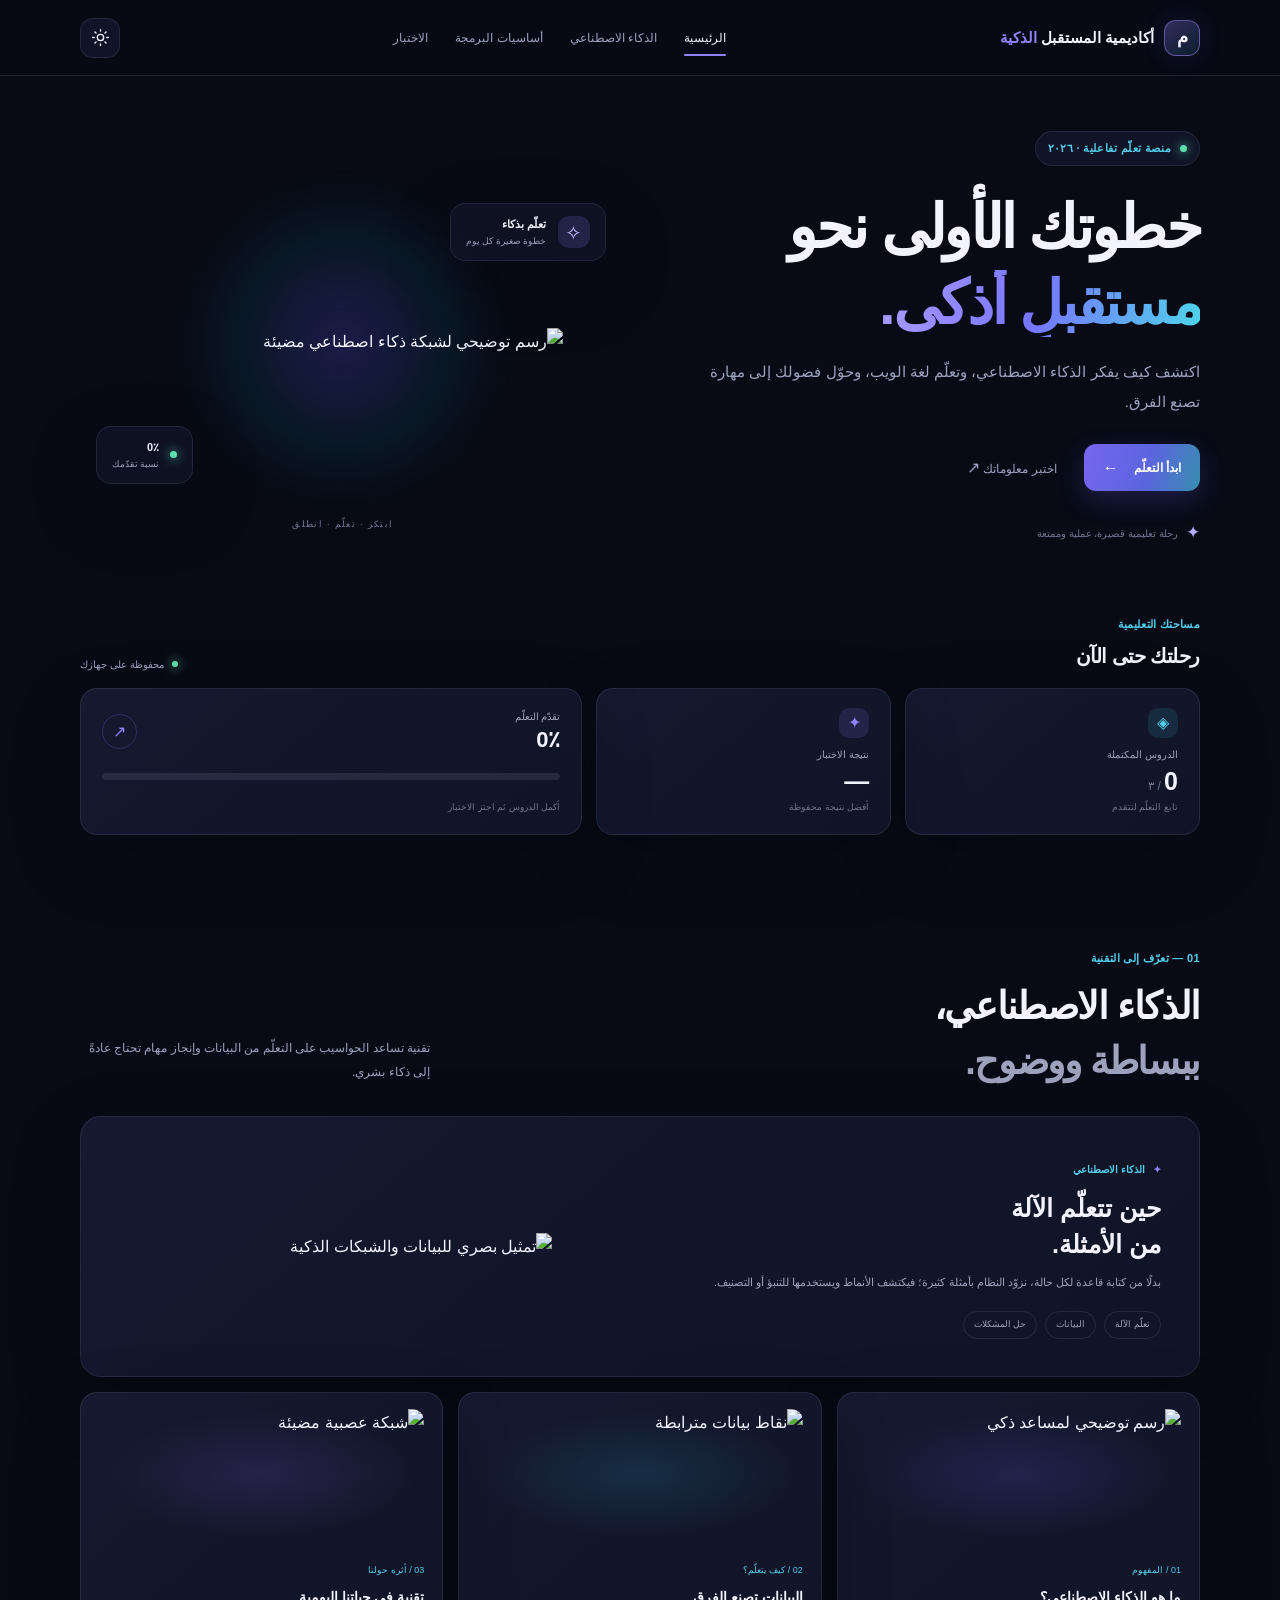
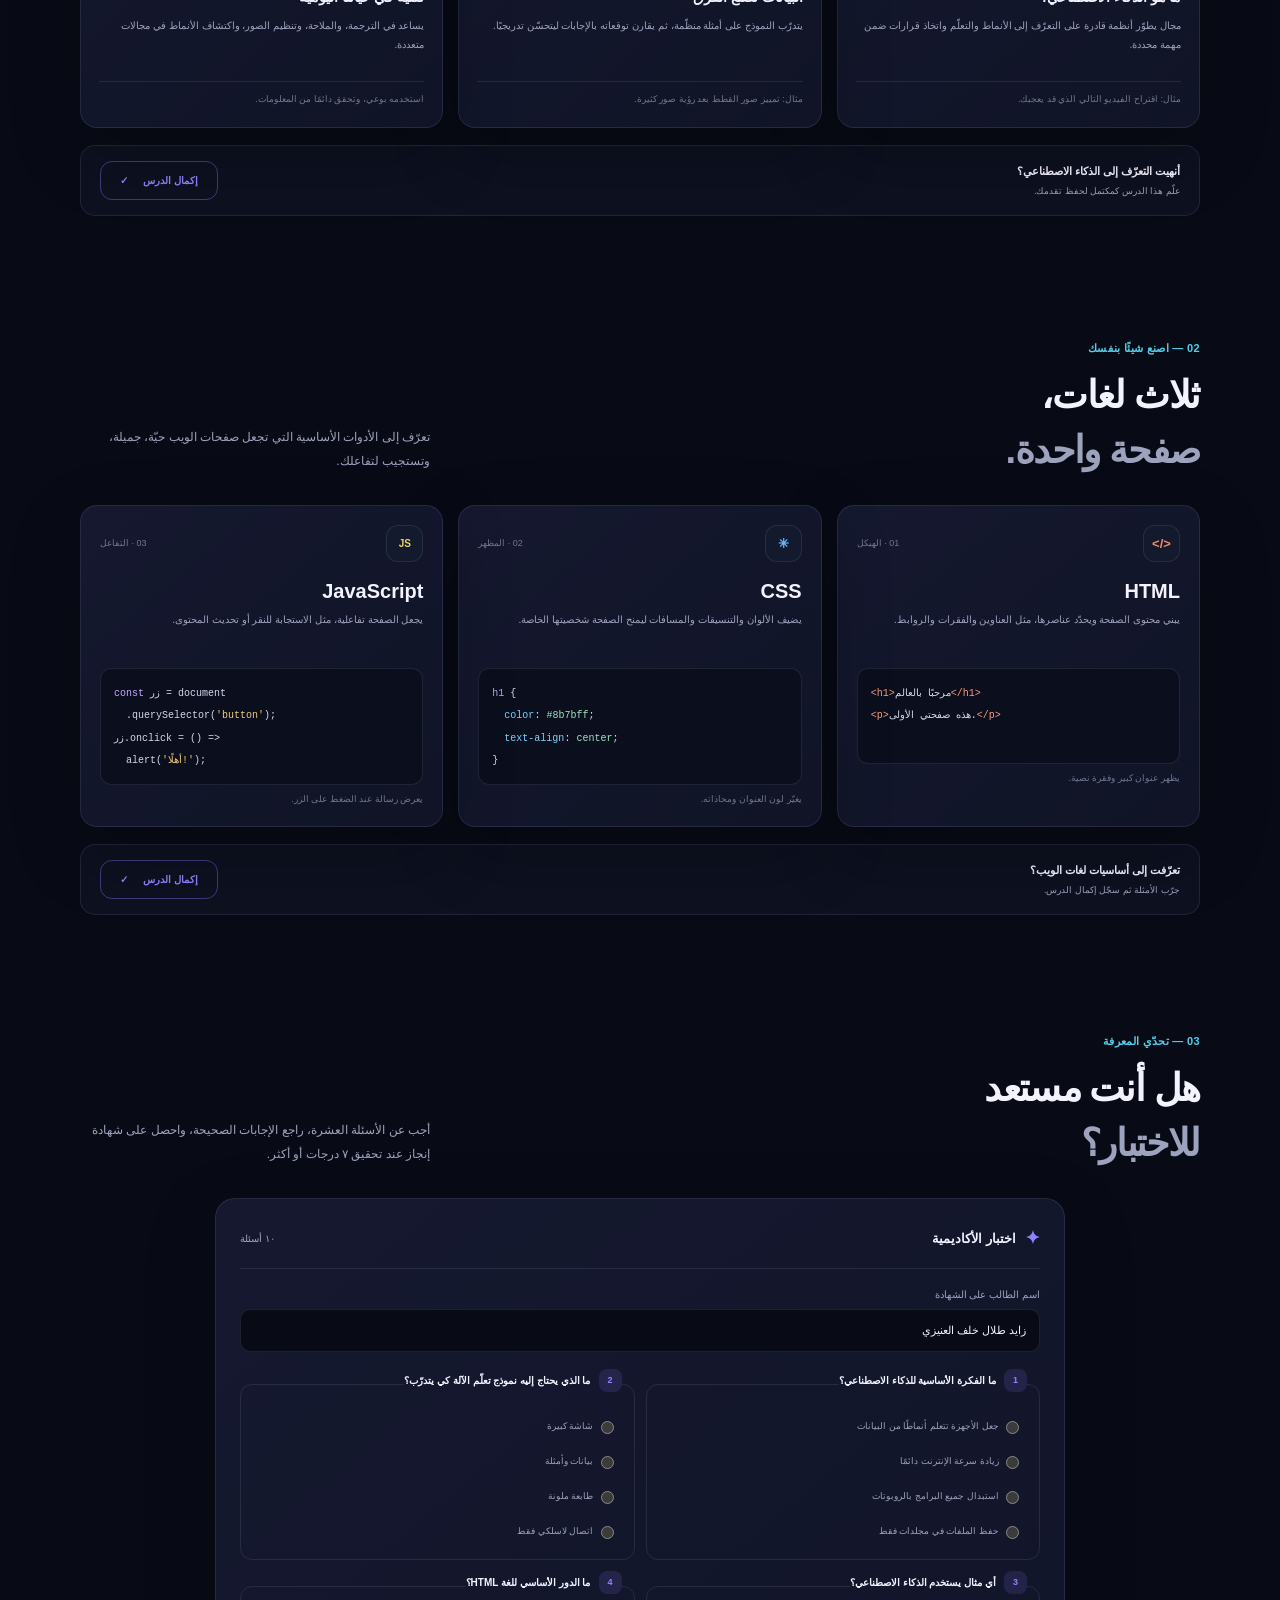
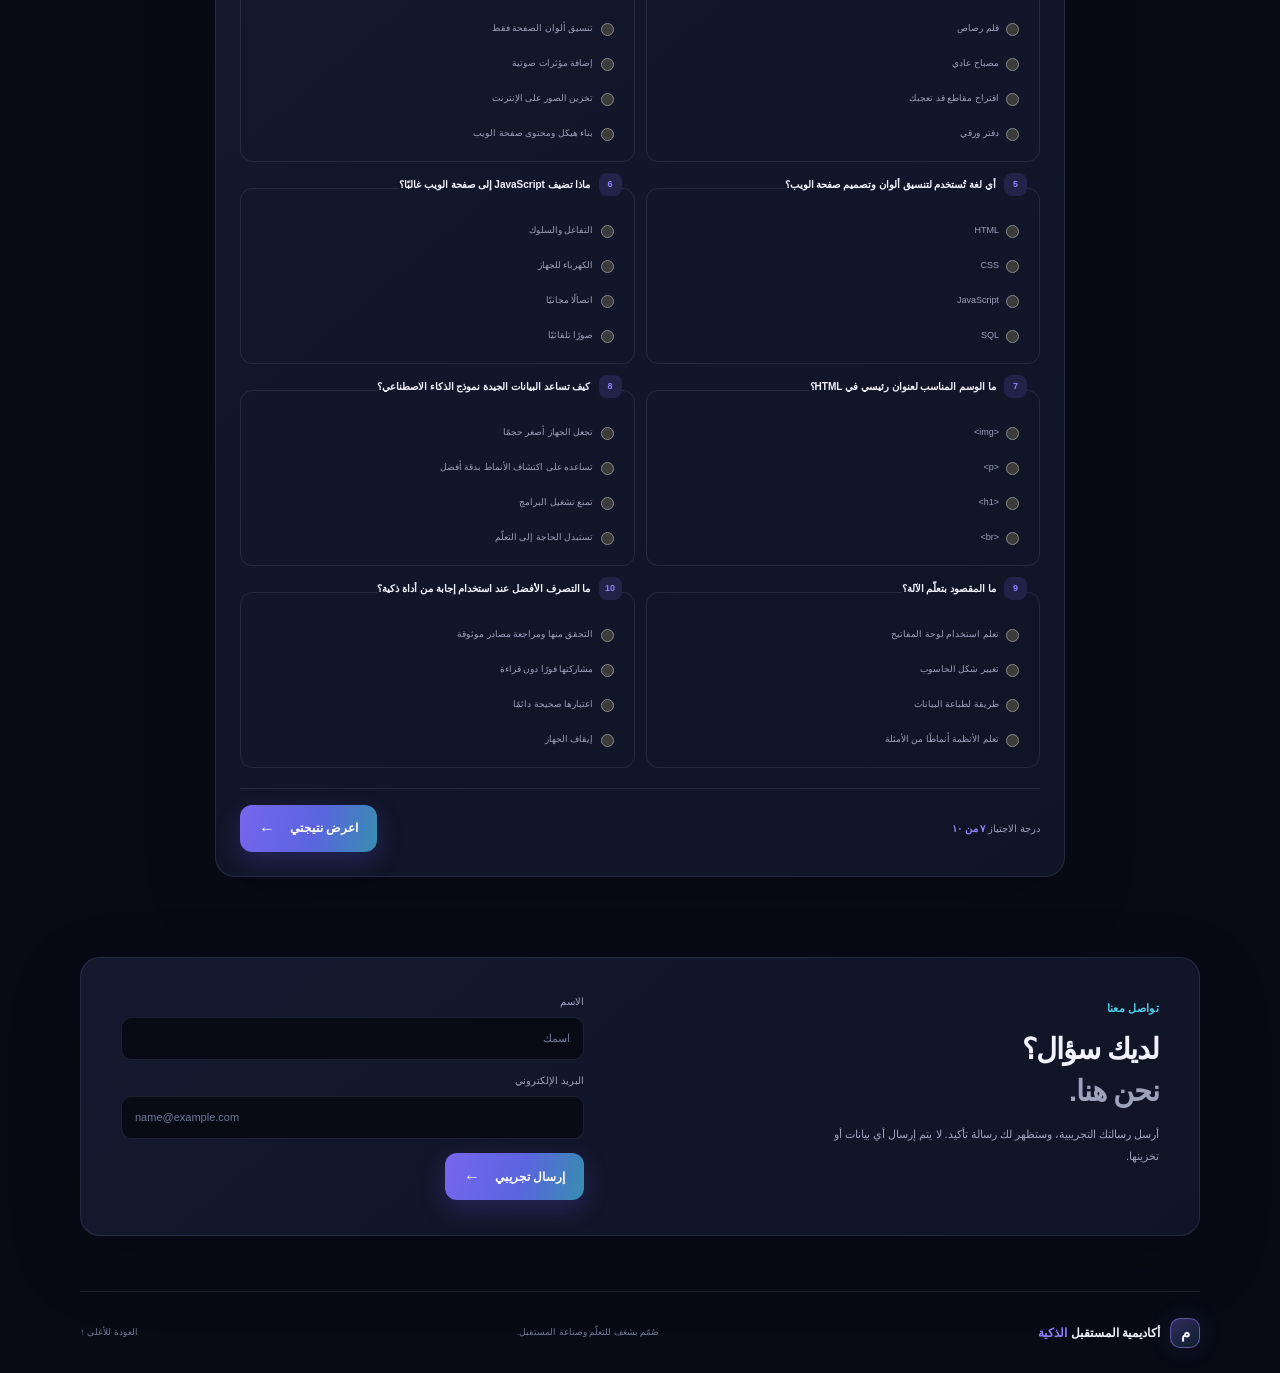
==== index.html @ bd9bd6c8 "Add files via upload" ====
<!doctype html>
<html lang="ar" dir="rtl" data-theme="dark">
<head>
  <meta charset="utf-8">
  <meta name="viewport" content="width=device-width, initial-scale=1">
  <meta name="theme-color" content="#080b16">
  <meta name="description" content="منصة تعليمية تفاعلية لتعلم الذكاء الاصطناعي وHTML وCSS وJavaScript، مع اختبار وشهادة إنجاز.">
  <title>أكاديمية المستقبل الذكية | لوحة التعلم</title>
  <link rel="stylesheet" href="styles.css">
  <script src="app.js" defer></script>
</head>
<body>
  <a class="skip-link" href="#main">انتقل إلى المحتوى</a>
  <header class="site-header">
    <a class="brand" href="#home" aria-label="أكاديمية المستقبل الذكية، الرئيسية">
      <span class="brand-mark" aria-hidden="true">م</span>
      <span>أكاديمية المستقبل <span class="brand-accent">الذكية</span></span>
    </a>
    <button class="icon-button menu-toggle" type="button" aria-label="فتح قائمة التنقل" aria-expanded="false" aria-controls="primary-nav">
      <svg viewBox="0 0 24 24" aria-hidden="true"><path d="M4 7h16M4 12h16M4 17h16"/></svg>
    </button>
    <nav class="main-nav" id="primary-nav" aria-label="التنقل الرئيسي">
      <a class="nav-link active" href="#home">الرئيسية</a>
      <a class="nav-link" href="#ai">الذكاء الاصطناعي</a>
      <a class="nav-link" href="#coding">أساسيات البرمجة</a>
      <a class="nav-link" href="#quiz">الاختبار</a>
    </nav>
    <button class="icon-button theme-toggle" type="button" aria-label="تفعيل الوضع النهاري" title="تبديل المظهر">
      <svg class="theme-icon" viewBox="0 0 24 24" aria-hidden="true"><circle cx="12" cy="12" r="4"/><path d="M12 2v2m0 16v2M4.93 4.93l1.42 1.42m11.3 11.3 1.42 1.42M2 12h2m16 0h2M4.93 19.07l1.42-1.42m11.3-11.3 1.42-1.42"/></svg>
    </button>
  </header>

  <main id="main">
    <section class="hero section-wrap" id="home">
      <div class="hero-copy reveal">
        <span class="eyebrow"><span class="status-dot"></span> منصة تعلّم تفاعلية · ٢٠٢٦</span>
        <h1>خطوتك الأولى نحو<br><span class="gradient-text">مستقبلٍ أذكى.</span></h1>
        <p>اكتشف كيف يفكر الذكاء الاصطناعي، وتعلّم لغة الويب، وحوّل فضولك إلى مهارة تصنع الفرق.</p>
        <div class="hero-actions">
          <a class="button button-primary" href="#ai">ابدأ التعلّم <span aria-hidden="true">←</span></a>
          <a class="text-link" href="#quiz">اختبر معلوماتك <span aria-hidden="true">↗</span></a>
        </div>
        <div class="hero-proof"><span class="proof-icon">✦</span><span>رحلة تعليمية قصيرة، عملية وممتعة</span></div>
      </div>
      <div class="hero-visual reveal">
        <div class="hero-glow"></div>
        <img class="hero-image" src="images/ai-brain.svg" alt="رسم توضيحي لشبكة ذكاء اصطناعي مضيئة">
        <div class="floating-card float-card-top"><span class="mini-icon purple">✧</span><span><strong>تعلّم بذكاء</strong><small>خطوة صغيرة كل يوم</small></span></div>
        <div class="floating-card float-card-bottom"><span class="live-pulse"></span><span><strong id="hero-progress">٠٪</strong><small>نسبة تقدّمك</small></span></div>
        <div class="visual-caption">ابتكر · تعلّم · انطلق</div>
      </div>
    </section>

    <section class="dashboard section-wrap" aria-label="لوحة تقدمي">
      <div class="dashboard-heading">
        <div><span class="section-kicker">مساحتك التعليمية</span><h2>رحلتك حتى الآن</h2></div>
        <span class="dashboard-tag"><span class="status-dot"></span> محفوظة على جهازك</span>
      </div>
      <div class="dashboard-grid">
        <article class="stat-card glass-card">
          <span class="stat-icon icon-blue">◈</span><span class="stat-label">الدروس المكتملة</span>
          <strong class="stat-value"><span id="completed-count">٠</span><small> / ٣</small></strong>
          <span class="stat-note">تابع التعلّم لتتقدم</span>
        </article>
        <article class="stat-card glass-card">
          <span class="stat-icon icon-violet">✦</span><span class="stat-label">نتيجة الاختبار</span>
          <strong class="stat-value"><span id="best-score">—</span><small id="score-unit"></small></strong>
          <span class="stat-note">أفضل نتيجة محفوظة</span>
        </article>
        <article class="progress-card glass-card">
          <div class="progress-heading"><div><span class="stat-label">تقدّم التعلّم</span><strong id="progress-label">٠٪</strong></div><span class="progress-ring" aria-hidden="true">↗</span></div>
          <div class="progress-track" role="progressbar" aria-label="التقدم في التعلم" aria-valuemin="0" aria-valuemax="100" aria-valuenow="0" id="progress-bar"><span id="progress-fill"></span></div>
          <span class="stat-note">أكمل الدروس ثم اجتز الاختبار</span>
        </article>
      </div>
    </section>

    <section class="content-section section-wrap" id="ai">
      <div class="section-heading reveal">
        <div><span class="section-kicker">01 — تعرّف إلى التقنية</span><h2>الذكاء الاصطناعي،<br><span class="muted-heading">ببساطة ووضوح.</span></h2></div>
        <p>تقنية تساعد الحواسيب على التعلّم من البيانات وإنجاز مهام تحتاج عادةً إلى ذكاء بشري.</p>
      </div>
      <div class="ai-feature glass-card reveal">
        <div class="ai-feature-copy">
          <span class="feature-label"><span>✦</span> الذكاء الاصطناعي</span>
          <h3>حين تتعلّم الآلة<br>من الأمثلة.</h3>
          <p>بدلًا من كتابة قاعدة لكل حالة، نزوّد النظام بأمثلة كثيرة؛ فيكتشف الأنماط ويستخدمها للتنبؤ أو التصنيف.</p>
          <div class="feature-tags"><span>تعلّم الآلة</span><span>البيانات</span><span>حل المشكلات</span></div>
        </div>
        <div class="ai-feature-art"><img src="images/ai-data.svg" alt="تمثيل بصري للبيانات والشبكات الذكية" loading="lazy"></div>
      </div>
      <div class="concept-grid">
        <article class="concept-card glass-card reveal">
          <div class="concept-image"><img src="images/ai-robot.svg" alt="رسم توضيحي لمساعد ذكي" loading="lazy"></div>
          <span class="concept-number">01 / المفهوم</span><h3>ما هو الذكاء الاصطناعي؟</h3>
          <p>مجال يطوّر أنظمة قادرة على التعرّف إلى الأنماط والتعلّم واتخاذ قرارات ضمن مهمة محددة.</p>
          <span class="concept-example">مثال: اقتراح الفيديو التالي الذي قد يعجبك.</span>
        </article>
        <article class="concept-card glass-card reveal">
          <div class="concept-image image-variant"><img src="images/ai-data.svg" alt="نقاط بيانات مترابطة" loading="lazy"></div>
          <span class="concept-number">02 / كيف يتعلّم؟</span><h3>البيانات تصنع الفرق</h3>
          <p>يتدرّب النموذج على أمثلة منظّمة، ثم يقارن توقعاته بالإجابات ليتحسّن تدريجيًا.</p>
          <span class="concept-example">مثال: تمييز صور القطط بعد رؤية صور كثيرة.</span>
        </article>
        <article class="concept-card glass-card reveal">
          <div class="concept-image image-variant-two"><img src="images/ai-brain.svg" alt="شبكة عصبية مضيئة" loading="lazy"></div>
          <span class="concept-number">03 / أثره حولنا</span><h3>تقنية في حياتنا اليومية</h3>
          <p>يساعد في الترجمة، والملاحة، وتنظيم الصور، واكتشاف الأنماط في مجالات متعددة.</p>
          <span class="concept-example">استخدمه بوعي، وتحقق دائمًا من المعلومات.</span>
        </article>
      </div>
      <div class="lesson-action">
        <p><strong>أنهيت التعرّف إلى الذكاء الاصطناعي؟</strong><span>علّم هذا الدرس كمكتمل لحفظ تقدمك.</span></p>
        <button class="button button-outline lesson-button" type="button" data-lesson="ai">إكمال الدرس <span aria-hidden="true">✓</span></button>
      </div>
    </section>

    <section class="content-section coding-section section-wrap" id="coding">
      <div class="section-heading reveal">
        <div><span class="section-kicker">02 — اصنع شيئًا بنفسك</span><h2>ثلاث لغات،<br><span class="muted-heading">صفحة واحدة.</span></h2></div>
        <p>تعرّف إلى الأدوات الأساسية التي تجعل صفحات الويب حيّة، جميلة، وتستجيب لتفاعلك.</p>
      </div>
      <div class="code-grid">
        <article class="code-card glass-card reveal">
          <div class="code-card-top"><span class="language-icon html-icon">&lt;/&gt;</span><span class="code-badge">01 · الهيكل</span></div>
          <h3>HTML</h3><p>يبني محتوى الصفحة ويحدّد عناصرها، مثل العناوين والفقرات والروابط.</p>
          <pre class="code-sample"><code><span class="code-tag">&lt;h1&gt;</span>مرحبًا بالعالم<span class="code-tag">&lt;/h1&gt;</span>
<span class="code-tag">&lt;p&gt;</span>هذه صفحتي الأولى.<span class="code-tag">&lt;/p&gt;</span></code></pre>
          <p class="code-caption">يظهر عنوان كبير وفقرة نصية.</p>
        </article>
        <article class="code-card glass-card reveal">
          <div class="code-card-top"><span class="language-icon css-icon">✳</span><span class="code-badge">02 · المظهر</span></div>
          <h3>CSS</h3><p>يضيف الألوان والتنسيقات والمسافات ليمنح الصفحة شخصيتها الخاصة.</p>
          <pre class="code-sample"><code><span class="code-selector">h1</span> {
  <span class="code-property">color</span>: <span class="code-value">#8b7bff</span>;
  <span class="code-property">text-align</span>: <span class="code-value">center</span>;
}</code></pre>
          <p class="code-caption">يغيّر لون العنوان ومحاذاته.</p>
        </article>
        <article class="code-card glass-card reveal">
          <div class="code-card-top"><span class="language-icon js-icon">JS</span><span class="code-badge">03 · التفاعل</span></div>
          <h3>JavaScript</h3><p>يجعل الصفحة تفاعلية، مثل الاستجابة للنقر أو تحديث المحتوى.</p>
          <pre class="code-sample"><code><span class="code-keyword">const</span> زر = document
  .querySelector(<span class="code-string">'button'</span>);
زر.onclick = () =&gt;
  alert(<span class="code-string">'أهلًا!'</span>);</code></pre>
          <p class="code-caption">يعرض رسالة عند الضغط على الزر.</p>
        </article>
      </div>
      <div class="lesson-action">
        <p><strong>تعرّفت إلى أساسيات لغات الويب؟</strong><span>جرّب الأمثلة ثم سجّل إكمال الدرس.</span></p>
        <button class="button button-outline lesson-button" type="button" data-lesson="coding">إكمال الدرس <span aria-hidden="true">✓</span></button>
      </div>
    </section>

    <section class="content-section quiz-section section-wrap" id="quiz">
      <div class="section-heading reveal">
        <div><span class="section-kicker">03 — تحدّي المعرفة</span><h2>هل أنت مستعد<br><span class="muted-heading">للاختبار؟</span></h2></div>
        <p>أجب عن الأسئلة العشرة، راجع الإجابات الصحيحة، واحصل على شهادة إنجاز عند تحقيق ٧ درجات أو أكثر.</p>
      </div>
      <form class="quiz-panel glass-card reveal" id="quiz-form">
        <div class="quiz-topline"><span class="quiz-mark">✦</span><span>اختبار الأكاديمية</span><span class="quiz-count">١٠ أسئلة</span></div>
        <div class="quiz-fields">
          <label class="field-label" for="student-name">اسم الطالب على الشهادة</label>
          <input class="text-input" id="student-name" name="studentName" type="text" maxlength="60" placeholder="اكتب اسمك الكامل" required autocomplete="name">
        </div>
        <div id="quiz-questions" class="question-list"></div>
        <div class="quiz-submit-row"><p>درجة الاجتياز <strong>٧ من ١٠</strong></p><button class="button button-primary" type="submit">اعرض نتيجتي <span aria-hidden="true">←</span></button></div>
        <div class="quiz-result" id="quiz-result" role="status" aria-live="polite" hidden></div>
        <div class="answer-review" id="answer-review" hidden></div>
      </form>
    </section>

    <section class="certificate-section section-wrap" id="certificate" hidden>
      <div class="certificate-intro reveal"><span class="section-kicker">إنجاز يستحق الاحتفاء</span><h2>أكملت التحدي. <span class="gradient-text">أحسنت!</span></h2><p>شهادتك جاهزة للطباعة. يمكنك إعادة الاختبار لتحسين درجتك.</p></div>
      <article class="certificate reveal" id="certificate-card">
        <div class="certificate-inner">
          <div class="certificate-top"><span class="brand-mark" aria-hidden="true">م</span><span>أكاديمية المستقبل الذكية</span><span class="certificate-stars">✦ ✧ ✦</span></div>
          <div class="certificate-content"><span class="certificate-overline">شهادة إنجاز</span><h2>شهادة إتمام</h2><p>تشهد الأكاديمية بأن الطالب/ة</p><strong class="certificate-name" id="certificate-name">—</strong><p>قد اجتاز اختبار أساسيات الذكاء الاصطناعي والبرمجة</p><div class="certificate-score"><span>النتيجة</span><strong id="certificate-score">٠ / ١٠</strong></div></div>
          <div class="certificate-footer"><span>مشروع تعليمي تفاعلي</span><span>تاريخ الإنجاز: <strong id="certificate-date">—</strong></span></div>
        </div>
      </article>
      <button class="button button-primary print-button" id="print-certificate" type="button">طباعة الشهادة <span aria-hidden="true">↗</span></button>
    </section>

    <section class="contact-section section-wrap" id="contact">
      <div class="contact-card glass-card reveal">
        <div class="contact-copy"><span class="section-kicker">تواصل معنا</span><h2>لديك سؤال؟<br><span class="muted-heading">نحن هنا.</span></h2><p>أرسل رسالتك التجريبية، وستظهر لك رسالة تأكيد. لا يتم إرسال أي بيانات أو تخزينها.</p></div>
        <form class="contact-form" id="contact-form">
          <label class="field-label" for="contact-name">الاسم</label><input class="text-input" id="contact-name" name="name" type="text" placeholder="اسمك" required maxlength="80" autocomplete="name">
          <label class="field-label" for="contact-email">البريد الإلكتروني</label><input class="text-input" id="contact-email" name="email" type="email" placeholder="name@example.com" required maxlength="120" autocomplete="email" dir="ltr">
          <button class="button button-primary contact-submit" type="submit">إرسال تجريبي <span aria-hidden="true">←</span></button>
          <p class="form-message" id="contact-message" role="status" aria-live="polite" hidden></p>
        </form>
      </div>
    </section>
  </main>
  <footer class="site-footer section-wrap"><a class="brand footer-brand" href="#home"><span class="brand-mark" aria-hidden="true">م</span><span>أكاديمية المستقبل <span class="brand-accent">الذكية</span></span></a><p>صُمّم بشغف للتعلّم وصناعة المستقبل.</p><a class="back-to-top" href="#home">العودة للأعلى ↑</a></footer>
</body>
</html>
---- styles.css ----
:root {
  color-scheme: dark;
  --page: #080b16;
  --surface: #101426;
  --surface-raised: #141a2d;
  --text: #f3f2ff;
  --muted: #9da2bd;
  --faint: #707792;
  --line: rgba(167, 174, 218, .13);
  --purple: #9281ff;
  --blue: #53cdeb;
  --green: #5de0b0;
  --shadow: 0 24px 70px rgba(0, 0, 0, .24);
  --font: "Segoe UI", Tahoma, Arial, sans-serif;
}

html[data-theme="light"] {
  color-scheme: light;
  --page: #f5f6fc;
  --surface: #fff;
  --surface-raised: #f3f3fd;
  --text: #17192e;
  --muted: #626881;
  --faint: #7d829a;
  --line: rgba(49, 55, 102, .13);
  --purple: #6654e8;
  --blue: #1687ad;
  --green: #148d6b;
  --shadow: 0 24px 70px rgba(45, 50, 93, .1);
}

* { box-sizing: border-box; }
html { scroll-behavior: smooth; scroll-padding-top: 90px; }
body { margin: 0; background: var(--page); color: var(--text); font-family: var(--font); line-height: 1.7; transition: background-color .25s, color .25s; }
button, input { font: inherit; }
a { color: inherit; text-decoration: none; }
button { color: inherit; }
img { display: block; max-width: 100%; }
[hidden] { display: none !important; }
.skip-link { position: fixed; top: 8px; right: 8px; z-index: 99; padding: 10px 16px; border-radius: 10px; background: var(--purple); color: white; transform: translateY(-150%); }
.skip-link:focus { transform: translateY(0); }
.section-wrap { width: min(1120px, calc(100% - 48px)); margin-inline: auto; }
.site-header { position: sticky; z-index: 20; top: 0; display: flex; align-items: center; justify-content: space-between; gap: 25px; min-height: 76px; padding: 0 max(24px, calc((100% - 1120px)/2)); border-bottom: 1px solid var(--line); background: color-mix(in srgb, var(--page) 84%, transparent); backdrop-filter: blur(20px); }
.brand { display: inline-flex; align-items: center; gap: 10px; font-size: 15px; font-weight: 750; white-space: nowrap; }
.brand-mark { display: grid; width: 36px; height: 36px; place-items: center; border: 1px solid rgba(164, 146, 255, .48); border-radius: 12px; background: linear-gradient(145deg, rgba(142, 119, 255, .32), rgba(69, 196, 232, .1)); color: var(--text); font-size: 18px; box-shadow: 0 0 24px rgba(125, 102, 248, .12); }
.brand-accent { color: var(--purple); }
.main-nav { display: flex; align-items: center; gap: 27px; }
.nav-link { position: relative; padding: 26px 0 24px; color: var(--muted); font-size: 12px; transition: color .2s; }
.nav-link::after { position: absolute; right: 0; bottom: 17px; width: 0; height: 2px; border-radius: 3px; background: var(--purple); content: ""; transition: width .2s; }
.nav-link:hover, .nav-link.active { color: var(--text); }
.nav-link:hover::after, .nav-link.active::after { width: 100%; }
.icon-button { display: grid; width: 40px; height: 40px; flex: 0 0 auto; place-items: center; border: 1px solid var(--line); border-radius: 13px; background: var(--surface); cursor: pointer; transition: border-color .2s, transform .2s; }
.icon-button:hover { transform: translateY(-2px); border-color: var(--purple); }
.icon-button svg { width: 19px; fill: none; stroke: currentColor; stroke-width: 1.7; stroke-linecap: round; stroke-linejoin: round; }
.menu-toggle { display: none; }
.hero { position: relative; display: grid; min-height: 505px; grid-template-columns: 1fr .94fr; align-items: center; gap: 35px; padding-block: 55px 45px; }
.hero-copy { position: relative; z-index: 1; padding-bottom: 4px; }
.eyebrow, .section-kicker { color: var(--blue); font-size: 11px; font-weight: 700; letter-spacing: .03em; }
.eyebrow { display: inline-flex; align-items: center; gap: 9px; padding: 7px 12px; border: 1px solid var(--line); border-radius: 30px; background: var(--surface); }
.status-dot, .live-pulse { width: 7px; height: 7px; border-radius: 50%; background: var(--green); box-shadow: 0 0 11px var(--green); }
.hero h1, .welcome-content h1 { margin: 24px 0 14px; font-size: clamp(38px, 5vw, 60px); font-weight: 780; letter-spacing: -.045em; line-height: 1.28; }
.gradient-text { background: linear-gradient(100deg, #a698ff 5%, #7774ff 48%, #4fd3e9 100%); background-clip: text; -webkit-text-fill-color: transparent; }
.hero-copy > p { max-width: 490px; margin: 0; color: var(--muted); font-size: 15px; line-height: 2; }
.hero-actions { display: flex; align-items: center; gap: 27px; margin-top: 27px; }
.button { display: inline-flex; min-height: 45px; align-items: center; justify-content: center; gap: 15px; padding: 10px 19px; border: 0; border-radius: 12px; font-size: 12px; font-weight: 700; cursor: pointer; transition: transform .2s, box-shadow .2s, border-color .2s; }
.button:hover { transform: translateY(-2px); }
.button-primary { background: linear-gradient(105deg, #7666ee, #5b65df 55%, #378eaf); color: white; box-shadow: 0 9px 24px rgba(97, 82, 222, .25); }
.button-primary:hover { box-shadow: 0 12px 30px rgba(97, 82, 222, .38); }
.button-primary span, .text-link span { font-size: 16px; }
.text-link { color: var(--muted); font-size: 12px; transition: color .2s; }
.text-link:hover { color: var(--text); }
.hero-proof { display: flex; align-items: center; gap: 8px; margin-top: 28px; color: var(--faint); font-size: 10px; }
.proof-icon { color: #b7aaff; font-size: 17px; }
.hero-visual { position: relative; display: grid; min-height: 375px; place-items: center; isolation: isolate; }
.hero-glow { position: absolute; z-index: -1; width: 320px; height: 320px; border-radius: 50%; background: radial-gradient(circle, rgba(98, 79, 242, .24), rgba(22, 185, 225, .07) 47%, transparent 72%); filter: blur(12px); }
.hero-image { width: min(100%, 440px); animation: float 6s ease-in-out infinite; }
.floating-card { position: absolute; display: flex; align-items: center; gap: 11px; padding: 11px 15px; border: 1px solid var(--line); border-radius: 15px; background: color-mix(in srgb, var(--surface) 83%, transparent); box-shadow: var(--shadow); backdrop-filter: blur(14px); }
.floating-card strong, .floating-card small { display: block; }
.floating-card strong { font-size: 11px; }
.floating-card small { color: var(--muted); font-size: 9px; }
.float-card-top { top: 13%; right: 0; }
.float-card-bottom { bottom: 12%; left: 3%; }
.mini-icon { display: grid; width: 32px; height: 32px; place-items: center; border-radius: 11px; background: rgba(142, 121, 255, .17); color: #c4b8ff; font-size: 20px; }
.visual-caption { position: absolute; right: 50%; bottom: -3px; color: var(--faint); font-size: 9px; letter-spacing: .15em; transform: translateX(50%); }
.dashboard { padding-block: 12px 64px; }
.dashboard-heading { display: flex; align-items: end; justify-content: space-between; margin-bottom: 15px; }
.dashboard-heading h2 { margin: 2px 0 0; font-size: 20px; letter-spacing: -.025em; }
.dashboard-tag { display: inline-flex; align-items: center; gap: 8px; color: var(--muted); font-size: 10px; }
.dashboard-tag .status-dot { width: 6px; height: 6px; }
.dashboard-grid { display: grid; grid-template-columns: .88fr .88fr 1.5fr; gap: 14px; }
.glass-card { border: 1px solid var(--line); background: linear-gradient(140deg, color-mix(in srgb, var(--surface) 96%, #8d7cff 4%), var(--surface)); box-shadow: var(--shadow); }
.stat-card, .progress-card { min-height: 140px; padding: 19px 21px; border-radius: 17px; }
.stat-icon { display: inline-grid; width: 30px; height: 30px; margin-bottom: 8px; place-items: center; border-radius: 10px; font-size: 16px; }
.icon-blue { background: rgba(67, 196, 228, .12); color: var(--blue); }
.icon-violet { background: rgba(143, 121, 255, .14); color: var(--purple); }
.stat-label, .stat-note { display: block; color: var(--muted); font-size: 10px; }
.stat-value { display: block; margin-top: 2px; font-size: 25px; line-height: 1.3; }
.stat-value small { color: var(--faint); font-size: 12px; font-weight: 500; }
.stat-note { margin-top: 3px; color: var(--faint); font-size: 9px; }
.progress-card { display: flex; flex-direction: column; justify-content: space-between; }
.progress-heading { display: flex; align-items: center; justify-content: space-between; }
.progress-heading strong { display: block; font-size: 22px; line-height: 1.4; }
.progress-ring { display: grid; width: 35px; height: 35px; place-items: center; border: 1px solid rgba(130, 113, 250, .25); border-radius: 50%; color: var(--purple); }
.progress-track { height: 7px; overflow: hidden; border-radius: 10px; background: var(--line); }
.progress-track span { display: block; width: 0; height: 100%; border-radius: inherit; background: linear-gradient(90deg, #7663ed, #50cce7); transition: width .45s ease; }
.content-section { padding-block: 44px 65px; }
.section-heading { display: flex; align-items: end; justify-content: space-between; gap: 30px; margin-bottom: 27px; }
.section-heading h2, .contact-copy h2, .certificate-intro h2 { margin: 8px 0 0; font-size: clamp(27px, 3.3vw, 38px); line-height: 1.45; letter-spacing: -.035em; }
.muted-heading { color: var(--muted); }
.section-heading > p { max-width: 350px; margin: 0 0 5px; color: var(--muted); font-size: 12px; line-height: 2; }
.ai-feature { display: grid; min-height: 260px; grid-template-columns: 1fr .9fr; align-items: center; gap: 15px; overflow: hidden; padding: 27px 38px; border-radius: 21px; }
.feature-label { color: var(--blue); font-size: 10px; font-weight: 700; }
.feature-label span { margin-left: 5px; color: var(--purple); }
.ai-feature h3 { margin: 9px 0; font-size: 25px; line-height: 1.45; }
.ai-feature-copy > p { max-width: 470px; margin: 0; color: var(--muted); font-size: 11px; line-height: 2; }
.feature-tags { display: flex; flex-wrap: wrap; gap: 8px; margin-top: 18px; }
.feature-tags span { padding: 5px 10px; border: 1px solid var(--line); border-radius: 30px; color: var(--muted); font-size: 9px; }
.ai-feature-art { display: grid; min-height: 205px; place-items: center; }
.ai-feature-art img { width: min(100%, 380px); }
.concept-grid { display: grid; grid-template-columns: repeat(3, 1fr); gap: 15px; margin-top: 15px; }
.concept-card { padding: 16px 18px 20px; border-radius: 17px; transition: transform .25s, border-color .25s; }
.concept-card:hover { transform: translateY(-4px); border-color: rgba(143, 121, 255, .4); }
.concept-image { display: grid; height: 130px; margin-bottom: 15px; place-items: center; overflow: hidden; border-radius: 12px; background: radial-gradient(ellipse, rgba(112, 93, 248, .16), transparent 68%); }
.concept-image img { width: 100%; height: 100%; object-fit: contain; }
.image-variant { background: radial-gradient(ellipse, rgba(40, 190, 219, .14), transparent 68%); }
.image-variant-two { background: radial-gradient(ellipse, rgba(150, 100, 238, .15), transparent 68%); }
.concept-number, .code-badge { color: var(--blue); font-size: 9px; }
.concept-card h3 { margin: 5px 0 6px; font-size: 14px; }
.concept-card > p { min-height: 52px; margin: 0; color: var(--muted); font-size: 10px; line-height: 1.9; }
.concept-example { display: block; margin-top: 13px; padding-top: 10px; border-top: 1px solid var(--line); color: var(--faint); font-size: 9px; }
.lesson-action { display: flex; align-items: center; justify-content: space-between; gap: 20px; margin-top: 17px; padding: 15px 19px; border: 1px solid var(--line); border-radius: 15px; background: color-mix(in srgb, var(--surface) 70%, transparent); }
.lesson-action p { margin: 0; }
.lesson-action strong, .lesson-action p span { display: block; }
.lesson-action strong { font-size: 11px; }
.lesson-action p span { margin-top: 3px; color: var(--muted); font-size: 9px; }
.button-outline { min-height: 38px; border: 1px solid rgba(142, 121, 255, .4); background: transparent; color: var(--purple); font-size: 10px; }
.button-outline:hover { border-color: var(--purple); }
.button-outline.is-complete { border-color: rgba(93, 224, 176, .4); color: var(--green); }
.coding-section { padding-top: 52px; }
.code-grid { display: grid; grid-template-columns: repeat(3, 1fr); gap: 15px; }
.code-card { padding: 19px; border-radius: 17px; }
.code-card-top { display: flex; align-items: center; justify-content: space-between; }
.language-icon { display: grid; width: 37px; height: 37px; place-items: center; border: 1px solid var(--line); border-radius: 12px; background: var(--surface-raised); font-size: 13px; font-weight: 700; }
.html-icon { color: #f48a68; }
.css-icon { color: #67b9ff; }
.js-icon { color: #f0d26c; font-size: 10px; }
.code-badge { color: var(--faint); }
.code-card h3 { margin: 12px 0 2px; font-size: 20px; }
.code-card > p:not(.code-caption) { min-height: 43px; margin: 0; color: var(--muted); font-size: 10px; line-height: 1.9; }
.code-sample { min-height: 96px; margin: 15px 0 7px; padding: 13px; overflow-x: auto; border: 1px solid var(--line); border-radius: 11px; background: color-mix(in srgb, var(--page) 80%, #171a36); direction: ltr; text-align: left; }
.code-sample code { color: #d3d9ee; font-family: Consolas, "Courier New", monospace; font-size: 10px; line-height: 1.8; }
.code-tag { color: #ff9a79; }
.code-selector { color: #b5a2ff; }
.code-property { color: #7bd1ff; }
.code-value { color: #9be4bf; }
.code-keyword { color: #c6a9ff; }
.code-string { color: #f3cb7c; }
.code-caption { margin: 0; color: var(--faint); font-size: 9px; }
.quiz-section { padding-top: 46px; }
.quiz-panel { max-width: 850px; margin: 0 auto; padding: 24px; border-radius: 20px; }
.quiz-topline { display: flex; align-items: center; gap: 9px; padding-bottom: 14px; border-bottom: 1px solid var(--line); font-size: 13px; font-weight: 700; }
.quiz-mark { color: var(--purple); font-size: 18px; }
.quiz-count { margin-right: auto; color: var(--muted); font-size: 10px; font-weight: 500; }
.quiz-fields { display: grid; grid-template-columns: 1fr; gap: 6px; margin: 17px 0; }
.field-label { color: var(--muted); font-size: 10px; }
.text-input { width: 100%; min-height: 43px; padding: 10px 13px; border: 1px solid var(--line); border-radius: 10px; outline: none; background: var(--page); color: var(--text); font-size: 11px; transition: border-color .2s, box-shadow .2s; }
.text-input::placeholder { color: var(--faint); }
.text-input:focus { border-color: var(--purple); box-shadow: 0 0 0 3px rgba(132, 112, 255, .12); }
.question-list { display: grid; grid-template-columns: repeat(2, 1fr); gap: 11px; }
.question-card { min-width: 0; margin: 0; padding: 12px; border: 1px solid var(--line); border-radius: 12px; }
.question-card legend { display: flex; align-items: center; gap: 8px; padding: 0 0 8px; font-size: 10px; font-weight: 650; }
.question-number { display: inline-grid; width: 23px; height: 23px; flex: 0 0 auto; place-items: center; border-radius: 8px; background: rgba(132, 112, 255, .15); color: var(--purple); font-size: 9px; }
.answer-options { display: grid; gap: 5px; }
.answer-option { display: flex; align-items: center; gap: 7px; min-height: 30px; padding: 4px 7px; border: 1px solid transparent; border-radius: 8px; color: var(--muted); font-size: 9px; cursor: pointer; transition: background .15s, border-color .15s; }
.answer-option:hover { border-color: var(--line); background: var(--surface-raised); }
.answer-option input { width: 13px; height: 13px; margin: 0; accent-color: var(--purple); }
.answer-letter { display: none; }
.quiz-submit-row { display: flex; align-items: center; justify-content: space-between; gap: 15px; margin-top: 20px; padding-top: 16px; border-top: 1px solid var(--line); }
.quiz-submit-row p { margin: 0; color: var(--muted); font-size: 10px; }
.quiz-submit-row p strong { color: var(--purple); }
.quiz-result { margin-top: 15px; padding: 13px 15px; border: 1px solid; border-radius: 11px; font-size: 11px; }
.result-pass { border-color: rgba(93, 224, 176, .35); background: rgba(93, 224, 176, .08); color: var(--green); }
.result-retry { border-color: rgba(255, 178, 107, .3); background: rgba(255, 178, 107, .07); color: #ffbe7c; }
.answer-review { margin-top: 18px; }
.answer-review h3 { margin: 0; font-size: 16px; }
.answer-review > p { margin: 3px 0 12px; color: var(--muted); font-size: 10px; }
.review-item { display: flex; gap: 10px; margin-top: 7px; padding: 10px 12px; border: 1px solid var(--line); border-radius: 10px; font-size: 9px; }
.review-item > div { display: grid; gap: 3px; }
.review-item strong { font-size: 10px; }
.review-item span:not(.review-status) { color: var(--muted); }
.review-item .correct-answer { color: var(--green) !important; }
.review-status { font-size: 14px; }
.review-correct { border-color: rgba(93, 224, 176, .22); }
.review-correct .review-status { color: var(--green); }
.review-wrong { border-color: rgba(255, 124, 141, .2); }
.review-wrong .review-status { color: #ff8798; }
.certificate-section { padding-block: 45px 60px; text-align: center; }
.certificate-intro p { margin: 6px 0 20px; color: var(--muted); font-size: 11px; }
.certificate { max-width: 760px; margin: 0 auto; padding: 12px; border: 1px solid rgba(160, 142, 255, .5); border-radius: 15px; background: linear-gradient(135deg, #17162d, #0d1828 60%, #17152b); box-shadow: 0 0 45px rgba(106, 91, 225, .12); }
.certificate-inner { position: relative; padding: 22px 35px; border: 1px solid rgba(160, 142, 255, .24); border-radius: 9px; }
.certificate-top, .certificate-footer { display: flex; align-items: center; justify-content: space-between; color: #b9b7d2; font-size: 10px; }
.certificate-top { justify-content: flex-start; gap: 10px; }
.certificate-stars { margin-right: auto; color: #b3a5ff; letter-spacing: 8px; }
.certificate-content { padding: 20px 10px 18px; }
.certificate-overline { color: #a998ff; font-size: 11px; }
.certificate-content h2 { margin: 4px 0; color: #f6f1ff; font-size: 29px; }
.certificate-content p { margin: 5px 0; color: #b7b8cc; font-size: 11px; }
.certificate-name { display: block; width: fit-content; min-width: 220px; margin: 10px auto; padding: 0 15px 5px; border-bottom: 1px solid rgba(173, 159, 255, .55); color: white; font-size: 22px; }
.certificate-score { display: flex; width: fit-content; align-items: center; gap: 10px; margin: 12px auto 0; padding: 7px 15px; border: 1px solid rgba(173, 159, 255, .3); border-radius: 25px; color: #c4bfdc; font-size: 10px; }
.certificate-score strong { color: #8de5e7; }
.certificate-footer { padding-top: 10px; border-top: 1px solid rgba(173, 159, 255, .18); color: #a0a2b9; font-size: 9px; }
.certificate-footer strong { color: #e2dfff; }
.print-button { margin-top: 17px; }
.contact-section { padding-block: 15px 55px; }
.contact-card { display: grid; grid-template-columns: 1fr .9fr; gap: 60px; padding: 35px 40px; border-radius: 20px; }
.contact-copy h2 { font-size: 29px; }
.contact-copy > p { max-width: 360px; color: var(--muted); font-size: 11px; line-height: 2; }
.contact-form { display: grid; gap: 7px; }
.contact-form .field-label:not(:first-child) { margin-top: 5px; }
.contact-submit { margin-top: 7px; justify-self: start; }
.form-message { margin: 3px 0 0; color: var(--green); font-size: 10px; }
.site-footer { display: flex; min-height: 82px; align-items: center; justify-content: space-between; gap: 15px; border-top: 1px solid var(--line); }
.footer-brand { font-size: 12px; }
.footer-brand .brand-mark { width: 30px; height: 30px; border-radius: 10px; font-size: 15px; }
.site-footer > p, .back-to-top { color: var(--faint); font-size: 9px; }
.back-to-top:hover { color: var(--purple); }
.reveal { opacity: 0; transform: translateY(16px); transition: opacity .55s ease, transform .55s ease; }
.reveal.is-visible { opacity: 1; transform: translateY(0); }
.welcome-page { min-height: 100vh; overflow: hidden; background: radial-gradient(ellipse at 70% 48%, rgba(86, 65, 212, .16), transparent 42%), radial-gradient(ellipse at 22% 90%, rgba(21, 166, 199, .08), transparent 36%), #080b16; }
.welcome-shell { position: relative; display: grid; width: min(1160px, calc(100% - 60px)); min-height: 100vh; grid-template-columns: 1fr 1fr; align-items: center; margin-inline: auto; }
.welcome-brand { position: absolute; top: 31px; right: 0; color: #f3f2ff; }
.welcome-content { position: relative; z-index: 2; padding-top: 10px; }
.welcome-content h1 { margin-top: 26px; font-size: clamp(42px, 5.5vw, 67px); }
.welcome-copy { max-width: 460px; margin: 0; color: #a4a9c2; font-size: 14px; line-height: 2; }
.student-credit { margin: 23px 0 19px; color: #858ca8; font-size: 11px; }
.student-credit strong { color: #e4e0ff; }
.button-large { min-height: 51px; padding-inline: 23px; font-size: 13px; }
.welcome-art { position: relative; display: grid; min-height: 480px; place-items: center; }
.welcome-art > img { z-index: 1; width: min(100%, 500px); filter: drop-shadow(0 20px 45px rgba(104, 85, 235, .15)); animation: float 7s ease-in-out infinite; }
.welcome-art-glow { position: absolute; width: 340px; height: 340px; border-radius: 50%; background: radial-gradient(circle, rgba(83, 73, 226, .28), transparent 68%); filter: blur(10px); }
.welcome-orbit { position: absolute; left: 6%; width: 260px; height: 260px; border: 1px solid rgba(137, 124, 240, .08); border-radius: 50%; pointer-events: none; }
.orbit-one { top: 15%; }
.orbit-two { bottom: 9%; left: 20%; width: 90px; height: 90px; border-color: rgba(71, 201, 230, .17); }
.float-chip { position: absolute; z-index: 2; display: flex; align-items: center; gap: 9px; padding: 9px 13px; border: 1px solid rgba(170, 162, 224, .2); border-radius: 11px; background: rgba(17, 21, 43, .76); color: #f0edff; font-family: Consolas, monospace; font-size: 12px; backdrop-filter: blur(10px); }
.float-chip span { color: #9b8cff; }
.chip-top { top: 24%; right: 5%; }
.chip-bottom { bottom: 21%; left: 3%; }
.chip-bottom span { color: #9ba3bf; font-family: var(--font); font-size: 9px; }
.welcome-footer { position: absolute; right: 0; bottom: 22px; left: 0; display: flex; justify-content: space-between; color: #656d88; font-size: 9px; }
@keyframes float { 0%, 100% { transform: translateY(0); } 50% { transform: translateY(-10px); } }
@media (max-width: 820px) {
  .site-header { gap: 13px; padding-inline: 22px; }
  .brand { font-size: 13px; }
  .main-nav { gap: 15px; }
  .nav-link { font-size: 10px; }
  .hero { min-height: 420px; gap: 5px; }
  .hero h1 { font-size: 45px; }
  .hero-visual { min-height: 310px; }
  .dashboard-grid { grid-template-columns: 1fr 1fr; }
  .progress-card { grid-column: span 2; min-height: 115px; }
  .contact-card { gap: 28px; padding: 28px; }
}
@media (max-width: 620px) {
  html { scroll-padding-top: 73px; }
  .section-wrap { width: min(100% - 32px, 480px); }
  .site-header { min-height: 65px; padding-inline: 16px; }
  .brand { gap: 8px; font-size: 11px; }
  .brand-mark { width: 32px; height: 32px; border-radius: 10px; font-size: 16px; }
  .menu-toggle { display: grid; margin-right: auto; }
  .site-header > .theme-toggle { order: 2; }
  .main-nav { position: absolute; top: calc(100% + 1px); right: 12px; left: 12px; display: none; align-items: stretch; gap: 0; padding: 7px 14px; border: 1px solid var(--line); border-radius: 14px; background: var(--surface); box-shadow: var(--shadow); }
  .main-nav.nav-open { display: flex; flex-direction: column; }
  .nav-link { padding: 11px 4px; font-size: 12px; }
  .nav-link::after { right: auto; bottom: 5px; left: 100%; height: 1px; }
  .nav-link:hover::after, .nav-link.active::after { width: 23px; }
  .hero { min-height: auto; grid-template-columns: 1fr; gap: 0; padding-top: 48px; }
  .hero h1 { margin-top: 20px; font-size: clamp(39px, 10vw, 52px); }
  .hero-copy > p { max-width: 430px; font-size: 13px; }
  .hero-actions { gap: 20px; margin-top: 21px; }
  .hero-visual { min-height: 300px; margin-top: 5px; }
  .hero-image { width: min(88%, 360px); }
  .float-card-top { top: 13%; right: 0; }
  .float-card-bottom { bottom: 12%; left: 0; }
  .dashboard { padding-block: 5px 35px; }
  .dashboard-heading h2 { font-size: 17px; }
  .dashboard-tag { font-size: 8px; }
  .dashboard-grid { gap: 9px; }
  .stat-card, .progress-card { min-height: 124px; padding: 14px; }
  .progress-card { min-height: 110px; }
  .content-section { padding-block: 31px 43px; }
  .section-heading { display: block; margin-bottom: 18px; }
  .section-heading h2, .contact-copy h2, .certificate-intro h2 { font-size: 30px; }
  .section-heading > p { margin-top: 9px; font-size: 11px; }
  .ai-feature { grid-template-columns: 1fr; gap: 0; padding: 22px; }
  .ai-feature h3 { font-size: 23px; }
  .ai-feature-art { min-height: 180px; }
  .ai-feature-art img { max-height: 210px; }
  .concept-grid, .code-grid { grid-template-columns: 1fr; gap: 10px; }
  .concept-card { padding: 15px; }
  .concept-image { height: 135px; }
  .concept-card > p { min-height: auto; }
  .code-card { padding: 17px; }
  .code-card > p:not(.code-caption) { min-height: auto; }
  .lesson-action { align-items: flex-start; flex-direction: column; gap: 12px; }
  .lesson-action .button { align-self: stretch; }
  .quiz-panel { padding: 17px 13px; }
  .question-list { grid-template-columns: 1fr; gap: 8px; }
  .quiz-submit-row { align-items: flex-start; flex-direction: column; }
  .quiz-submit-row .button { width: 100%; }
  .contact-section { padding-block: 4px 35px; }
  .contact-card { grid-template-columns: 1fr; gap: 17px; padding: 23px 18px; }
  .contact-copy h2 { font-size: 27px; }
  .contact-copy > p { margin-bottom: 0; }
  .site-footer { flex-wrap: wrap; padding-block: 16px; }
  .site-footer > p { order: 3; width: 100%; margin: 0; }
  .welcome-shell { width: calc(100% - 38px); min-height: 100svh; grid-template-columns: 1fr; align-content: center; padding-block: 95px 65px; }
  .welcome-brand { top: 22px; }
  .welcome-content { padding: 0; }
  .welcome-content h1 { font-size: clamp(43px, 12vw, 59px); }
  .welcome-copy { font-size: 12px; }
  .welcome-art { min-height: 270px; margin-top: 4px; }
  .welcome-art > img { width: min(90%, 340px); }
  .welcome-art-glow { width: 230px; height: 230px; }
  .chip-top { top: 16%; right: 2%; }
  .chip-bottom { bottom: 12%; left: 2%; }
  .welcome-footer { bottom: 15px; font-size: 8px; }
}
@media (prefers-reduced-motion: reduce) {
  *, *::before, *::after { scroll-behavior: auto !important; animation-duration: .01ms !important; animation-iteration-count: 1 !important; transition-duration: .01ms !important; }
  .reveal { opacity: 1; transform: none; }
}
@media print {
  @page { size: landscape; margin: 12mm; }
  body { background: white !important; }
  body * { visibility: hidden !important; }
  #certificate, #certificate * { visibility: visible !important; }
  #certificate { position: absolute; inset: 0; display: block !important; width: 100%; padding: 0; }
  #certificate .certificate-intro, #certificate .print-button { display: none !important; }
  #certificate-card { max-width: none; margin: 0; border: 2px solid #6c5bd4; box-shadow: none; print-color-adjust: exact; -webkit-print-color-adjust: exact; }
  #certificate-card .certificate-inner { min-height: 170mm; display: flex; flex-direction: column; justify-content: space-between; padding: 18mm; }
  #certificate-card .certificate-content { padding-block: 15mm; }
}
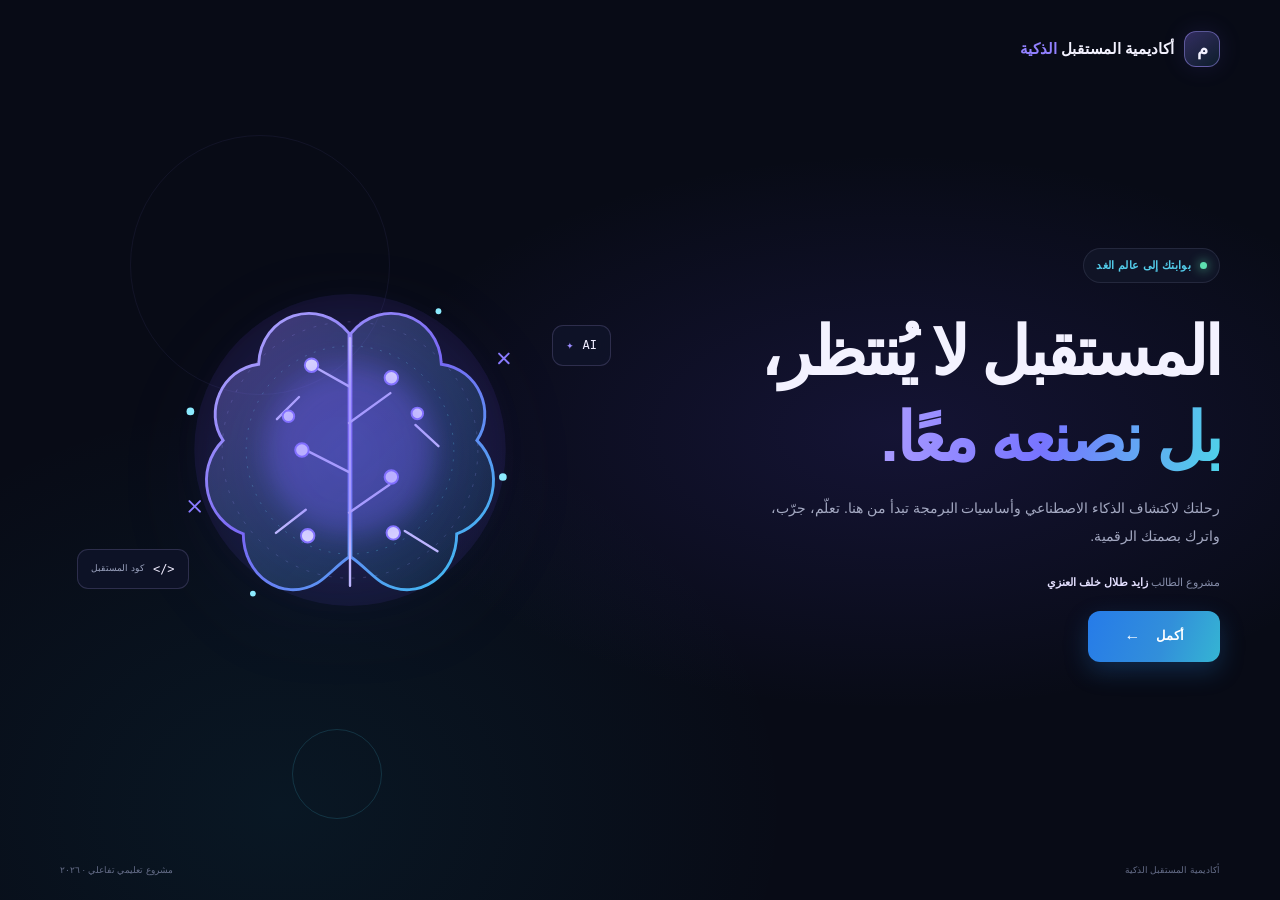
==== commit 6b1d1a9d: "Add files via upload" ====
--- a/index.html
+++ b/index.html
@@ -1,200 +1,37 @@
 <!doctype html>
-<html lang="ar" dir="rtl" data-theme="dark">
+<html lang="ar" dir="rtl">
 <head>
   <meta charset="utf-8">
   <meta name="viewport" content="width=device-width, initial-scale=1">
   <meta name="theme-color" content="#080b16">
-  <meta name="description" content="منصة تعليمية تفاعلية لتعلم الذكاء الاصطناعي وHTML وCSS وJavaScript، مع اختبار وشهادة إنجاز.">
-  <title>أكاديمية المستقبل الذكية | لوحة التعلم</title>
+  <meta name="description" content="مرحبًا بك في أكاديمية المستقبل الذكية، مشروع تعليمي تفاعلي في الذكاء الاصطناعي والبرمجة.">
+  <title>أكاديمية المستقبل الذكية | البداية</title>
   <link rel="stylesheet" href="styles.css">
-  <script src="app.js" defer></script>
 </head>
-<body>
-  <a class="skip-link" href="#main">انتقل إلى المحتوى</a>
-  <header class="site-header">
-    <a class="brand" href="#home" aria-label="أكاديمية المستقبل الذكية، الرئيسية">
+<body class="welcome-page">
+  <main class="welcome-shell">
+    <a class="brand welcome-brand" href="index.html" aria-label="أكاديمية المستقبل الذكية">
       <span class="brand-mark" aria-hidden="true">م</span>
       <span>أكاديمية المستقبل <span class="brand-accent">الذكية</span></span>
     </a>
-    <button class="icon-button menu-toggle" type="button" aria-label="فتح قائمة التنقل" aria-expanded="false" aria-controls="primary-nav">
-      <svg viewBox="0 0 24 24" aria-hidden="true"><path d="M4 7h16M4 12h16M4 17h16"/></svg>
-    </button>
-    <nav class="main-nav" id="primary-nav" aria-label="التنقل الرئيسي">
-      <a class="nav-link active" href="#home">الرئيسية</a>
-      <a class="nav-link" href="#ai">الذكاء الاصطناعي</a>
-      <a class="nav-link" href="#coding">أساسيات البرمجة</a>
-      <a class="nav-link" href="#quiz">الاختبار</a>
-    </nav>
-    <button class="icon-button theme-toggle" type="button" aria-label="تفعيل الوضع النهاري" title="تبديل المظهر">
-      <svg class="theme-icon" viewBox="0 0 24 24" aria-hidden="true"><circle cx="12" cy="12" r="4"/><path d="M12 2v2m0 16v2M4.93 4.93l1.42 1.42m11.3 11.3 1.42 1.42M2 12h2m16 0h2M4.93 19.07l1.42-1.42m11.3-11.3 1.42-1.42"/></svg>
-    </button>
-  </header>
-
-  <main id="main">
-    <section class="hero section-wrap" id="home">
-      <div class="hero-copy reveal">
-        <span class="eyebrow"><span class="status-dot"></span> منصة تعلّم تفاعلية · ٢٠٢٦</span>
-        <h1>خطوتك الأولى نحو<br><span class="gradient-text">مستقبلٍ أذكى.</span></h1>
-        <p>اكتشف كيف يفكر الذكاء الاصطناعي، وتعلّم لغة الويب، وحوّل فضولك إلى مهارة تصنع الفرق.</p>
-        <div class="hero-actions">
-          <a class="button button-primary" href="#ai">ابدأ التعلّم <span aria-hidden="true">←</span></a>
-          <a class="text-link" href="#quiz">اختبر معلوماتك <span aria-hidden="true">↗</span></a>
-        </div>
-        <div class="hero-proof"><span class="proof-icon">✦</span><span>رحلة تعليمية قصيرة، عملية وممتعة</span></div>
-      </div>
-      <div class="hero-visual reveal">
-        <div class="hero-glow"></div>
-        <img class="hero-image" src="images/ai-brain.svg" alt="رسم توضيحي لشبكة ذكاء اصطناعي مضيئة">
-        <div class="floating-card float-card-top"><span class="mini-icon purple">✧</span><span><strong>تعلّم بذكاء</strong><small>خطوة صغيرة كل يوم</small></span></div>
-        <div class="floating-card float-card-bottom"><span class="live-pulse"></span><span><strong id="hero-progress">٠٪</strong><small>نسبة تقدّمك</small></span></div>
-        <div class="visual-caption">ابتكر · تعلّم · انطلق</div>
-      </div>
-    </section>
-
-    <section class="dashboard section-wrap" aria-label="لوحة تقدمي">
-      <div class="dashboard-heading">
-        <div><span class="section-kicker">مساحتك التعليمية</span><h2>رحلتك حتى الآن</h2></div>
-        <span class="dashboard-tag"><span class="status-dot"></span> محفوظة على جهازك</span>
-      </div>
-      <div class="dashboard-grid">
-        <article class="stat-card glass-card">
-          <span class="stat-icon icon-blue">◈</span><span class="stat-label">الدروس المكتملة</span>
-          <strong class="stat-value"><span id="completed-count">٠</span><small> / ٣</small></strong>
-          <span class="stat-note">تابع التعلّم لتتقدم</span>
-        </article>
-        <article class="stat-card glass-card">
-          <span class="stat-icon icon-violet">✦</span><span class="stat-label">نتيجة الاختبار</span>
-          <strong class="stat-value"><span id="best-score">—</span><small id="score-unit"></small></strong>
-          <span class="stat-note">أفضل نتيجة محفوظة</span>
-        </article>
-        <article class="progress-card glass-card">
-          <div class="progress-heading"><div><span class="stat-label">تقدّم التعلّم</span><strong id="progress-label">٠٪</strong></div><span class="progress-ring" aria-hidden="true">↗</span></div>
-          <div class="progress-track" role="progressbar" aria-label="التقدم في التعلم" aria-valuemin="0" aria-valuemax="100" aria-valuenow="0" id="progress-bar"><span id="progress-fill"></span></div>
-          <span class="stat-note">أكمل الدروس ثم اجتز الاختبار</span>
-        </article>
-      </div>
-    </section>
-
-    <section class="content-section section-wrap" id="ai">
-      <div class="section-heading reveal">
-        <div><span class="section-kicker">01 — تعرّف إلى التقنية</span><h2>الذكاء الاصطناعي،<br><span class="muted-heading">ببساطة ووضوح.</span></h2></div>
-        <p>تقنية تساعد الحواسيب على التعلّم من البيانات وإنجاز مهام تحتاج عادةً إلى ذكاء بشري.</p>
-      </div>
-      <div class="ai-feature glass-card reveal">
-        <div class="ai-feature-copy">
-          <span class="feature-label"><span>✦</span> الذكاء الاصطناعي</span>
-          <h3>حين تتعلّم الآلة<br>من الأمثلة.</h3>
-          <p>بدلًا من كتابة قاعدة لكل حالة، نزوّد النظام بأمثلة كثيرة؛ فيكتشف الأنماط ويستخدمها للتنبؤ أو التصنيف.</p>
-          <div class="feature-tags"><span>تعلّم الآلة</span><span>البيانات</span><span>حل المشكلات</span></div>
-        </div>
-        <div class="ai-feature-art"><img src="images/ai-data.svg" alt="تمثيل بصري للبيانات والشبكات الذكية" loading="lazy"></div>
-      </div>
-      <div class="concept-grid">
-        <article class="concept-card glass-card reveal">
-          <div class="concept-image"><img src="images/ai-robot.svg" alt="رسم توضيحي لمساعد ذكي" loading="lazy"></div>
-          <span class="concept-number">01 / المفهوم</span><h3>ما هو الذكاء الاصطناعي؟</h3>
-          <p>مجال يطوّر أنظمة قادرة على التعرّف إلى الأنماط والتعلّم واتخاذ قرارات ضمن مهمة محددة.</p>
-          <span class="concept-example">مثال: اقتراح الفيديو التالي الذي قد يعجبك.</span>
-        </article>
-        <article class="concept-card glass-card reveal">
-          <div class="concept-image image-variant"><img src="images/ai-data.svg" alt="نقاط بيانات مترابطة" loading="lazy"></div>
-          <span class="concept-number">02 / كيف يتعلّم؟</span><h3>البيانات تصنع الفرق</h3>
-          <p>يتدرّب النموذج على أمثلة منظّمة، ثم يقارن توقعاته بالإجابات ليتحسّن تدريجيًا.</p>
-          <span class="concept-example">مثال: تمييز صور القطط بعد رؤية صور كثيرة.</span>
-        </article>
-        <article class="concept-card glass-card reveal">
-          <div class="concept-image image-variant-two"><img src="images/ai-brain.svg" alt="شبكة عصبية مضيئة" loading="lazy"></div>
-          <span class="concept-number">03 / أثره حولنا</span><h3>تقنية في حياتنا اليومية</h3>
-          <p>يساعد في الترجمة، والملاحة، وتنظيم الصور، واكتشاف الأنماط في مجالات متعددة.</p>
-          <span class="concept-example">استخدمه بوعي، وتحقق دائمًا من المعلومات.</span>
-        </article>
-      </div>
-      <div class="lesson-action">
-        <p><strong>أنهيت التعرّف إلى الذكاء الاصطناعي؟</strong><span>علّم هذا الدرس كمكتمل لحفظ تقدمك.</span></p>
-        <button class="button button-outline lesson-button" type="button" data-lesson="ai">إكمال الدرس <span aria-hidden="true">✓</span></button>
-      </div>
-    </section>
-
-    <section class="content-section coding-section section-wrap" id="coding">
-      <div class="section-heading reveal">
-        <div><span class="section-kicker">02 — اصنع شيئًا بنفسك</span><h2>ثلاث لغات،<br><span class="muted-heading">صفحة واحدة.</span></h2></div>
-        <p>تعرّف إلى الأدوات الأساسية التي تجعل صفحات الويب حيّة، جميلة، وتستجيب لتفاعلك.</p>
-      </div>
-      <div class="code-grid">
-        <article class="code-card glass-card reveal">
-          <div class="code-card-top"><span class="language-icon html-icon">&lt;/&gt;</span><span class="code-badge">01 · الهيكل</span></div>
-          <h3>HTML</h3><p>يبني محتوى الصفحة ويحدّد عناصرها، مثل العناوين والفقرات والروابط.</p>
-          <pre class="code-sample"><code><span class="code-tag">&lt;h1&gt;</span>مرحبًا بالعالم<span class="code-tag">&lt;/h1&gt;</span>
-<span class="code-tag">&lt;p&gt;</span>هذه صفحتي الأولى.<span class="code-tag">&lt;/p&gt;</span></code></pre>
-          <p class="code-caption">يظهر عنوان كبير وفقرة نصية.</p>
-        </article>
-        <article class="code-card glass-card reveal">
-          <div class="code-card-top"><span class="language-icon css-icon">✳</span><span class="code-badge">02 · المظهر</span></div>
-          <h3>CSS</h3><p>يضيف الألوان والتنسيقات والمسافات ليمنح الصفحة شخصيتها الخاصة.</p>
-          <pre class="code-sample"><code><span class="code-selector">h1</span> {
-  <span class="code-property">color</span>: <span class="code-value">#8b7bff</span>;
-  <span class="code-property">text-align</span>: <span class="code-value">center</span>;
-}</code></pre>
-          <p class="code-caption">يغيّر لون العنوان ومحاذاته.</p>
-        </article>
-        <article class="code-card glass-card reveal">
-          <div class="code-card-top"><span class="language-icon js-icon">JS</span><span class="code-badge">03 · التفاعل</span></div>
-          <h3>JavaScript</h3><p>يجعل الصفحة تفاعلية، مثل الاستجابة للنقر أو تحديث المحتوى.</p>
-          <pre class="code-sample"><code><span class="code-keyword">const</span> زر = document
-  .querySelector(<span class="code-string">'button'</span>);
-زر.onclick = () =&gt;
-  alert(<span class="code-string">'أهلًا!'</span>);</code></pre>
-          <p class="code-caption">يعرض رسالة عند الضغط على الزر.</p>
-        </article>
-      </div>
-      <div class="lesson-action">
-        <p><strong>تعرّفت إلى أساسيات لغات الويب؟</strong><span>جرّب الأمثلة ثم سجّل إكمال الدرس.</span></p>
-        <button class="button button-outline lesson-button" type="button" data-lesson="coding">إكمال الدرس <span aria-hidden="true">✓</span></button>
-      </div>
-    </section>
-
-    <section class="content-section quiz-section section-wrap" id="quiz">
-      <div class="section-heading reveal">
-        <div><span class="section-kicker">03 — تحدّي المعرفة</span><h2>هل أنت مستعد<br><span class="muted-heading">للاختبار؟</span></h2></div>
-        <p>أجب عن الأسئلة العشرة، راجع الإجابات الصحيحة، واحصل على شهادة إنجاز عند تحقيق ٧ درجات أو أكثر.</p>
-      </div>
-      <form class="quiz-panel glass-card reveal" id="quiz-form">
-        <div class="quiz-topline"><span class="quiz-mark">✦</span><span>اختبار الأكاديمية</span><span class="quiz-count">١٠ أسئلة</span></div>
-        <div class="quiz-fields">
-          <label class="field-label" for="student-name">اسم الطالب على الشهادة</label>
-          <input class="text-input" id="student-name" name="studentName" type="text" maxlength="60" placeholder="اكتب اسمك الكامل" required autocomplete="name">
-        </div>
-        <div id="quiz-questions" class="question-list"></div>
-        <div class="quiz-submit-row"><p>درجة الاجتياز <strong>٧ من ١٠</strong></p><button class="button button-primary" type="submit">اعرض نتيجتي <span aria-hidden="true">←</span></button></div>
-        <div class="quiz-result" id="quiz-result" role="status" aria-live="polite" hidden></div>
-        <div class="answer-review" id="answer-review" hidden></div>
-      </form>
-    </section>
-
-    <section class="certificate-section section-wrap" id="certificate" hidden>
-      <div class="certificate-intro reveal"><span class="section-kicker">إنجاز يستحق الاحتفاء</span><h2>أكملت التحدي. <span class="gradient-text">أحسنت!</span></h2><p>شهادتك جاهزة للطباعة. يمكنك إعادة الاختبار لتحسين درجتك.</p></div>
-      <article class="certificate reveal" id="certificate-card">
-        <div class="certificate-inner">
-          <div class="certificate-top"><span class="brand-mark" aria-hidden="true">م</span><span>أكاديمية المستقبل الذكية</span><span class="certificate-stars">✦ ✧ ✦</span></div>
-          <div class="certificate-content"><span class="certificate-overline">شهادة إنجاز</span><h2>شهادة إتمام</h2><p>تشهد الأكاديمية بأن الطالب/ة</p><strong class="certificate-name" id="certificate-name">—</strong><p>قد اجتاز اختبار أساسيات الذكاء الاصطناعي والبرمجة</p><div class="certificate-score"><span>النتيجة</span><strong id="certificate-score">٠ / ١٠</strong></div></div>
-          <div class="certificate-footer"><span>مشروع تعليمي تفاعلي</span><span>تاريخ الإنجاز: <strong id="certificate-date">—</strong></span></div>
-        </div>
-      </article>
-      <button class="button button-primary print-button" id="print-certificate" type="button">طباعة الشهادة <span aria-hidden="true">↗</span></button>
-    </section>
-
-    <section class="contact-section section-wrap" id="contact">
-      <div class="contact-card glass-card reveal">
-        <div class="contact-copy"><span class="section-kicker">تواصل معنا</span><h2>لديك سؤال؟<br><span class="muted-heading">نحن هنا.</span></h2><p>أرسل رسالتك التجريبية، وستظهر لك رسالة تأكيد. لا يتم إرسال أي بيانات أو تخزينها.</p></div>
-        <form class="contact-form" id="contact-form">
-          <label class="field-label" for="contact-name">الاسم</label><input class="text-input" id="contact-name" name="name" type="text" placeholder="اسمك" required maxlength="80" autocomplete="name">
-          <label class="field-label" for="contact-email">البريد الإلكتروني</label><input class="text-input" id="contact-email" name="email" type="email" placeholder="name@example.com" required maxlength="120" autocomplete="email" dir="ltr">
-          <button class="button button-primary contact-submit" type="submit">إرسال تجريبي <span aria-hidden="true">←</span></button>
-          <p class="form-message" id="contact-message" role="status" aria-live="polite" hidden></p>
-        </form>
-      </div>
-    </section>
+    <div class="welcome-content">
+      <span class="eyebrow"><span class="status-dot"></span> بوابتك إلى عالم الغد</span>
+      <h1>المستقبل لا يُنتظر،<br><span class="gradient-text">بل نصنعه معًا.</span></h1>
+      <p class="welcome-copy">رحلتك لاكتشاف الذكاء الاصطناعي وأساسيات البرمجة تبدأ من هنا. تعلّم، جرّب، واترك بصمتك الرقمية.</p>
+      <p class="student-credit">مشروع الطالب <strong>زايد طلال خلف العنزي</strong></p>
+      <a class="button button-primary button-large welcome-continue" href="home.html">
+        أكمل <span aria-hidden="true">←</span>
+      </a>
+    </div>
+    <div class="welcome-orbit orbit-one" aria-hidden="true"></div>
+    <div class="welcome-orbit orbit-two" aria-hidden="true"></div>
+    <div class="welcome-art" aria-hidden="true">
+      <div class="welcome-art-glow"></div>
+      <img src="images/ai-brain.svg" alt="">
+      <span class="float-chip chip-top">AI <span>✦</span></span>
+      <span class="float-chip chip-bottom">&lt;/&gt; <span>كود المستقبل</span></span>
+    </div>
+    <footer class="welcome-footer"><span>أكاديمية المستقبل الذكية</span><span>مشروع تعليمي تفاعلي · ٢٠٢٦</span></footer>
   </main>
-  <footer class="site-footer section-wrap"><a class="brand footer-brand" href="#home"><span class="brand-mark" aria-hidden="true">م</span><span>أكاديمية المستقبل <span class="brand-accent">الذكية</span></span></a><p>صُمّم بشغف للتعلّم وصناعة المستقبل.</p><a class="back-to-top" href="#home">العودة للأعلى ↑</a></footer>
 </body>
 </html>
--- a/styles.css
+++ b/styles.css
@@ -157,6 +157,11 @@
 .code-string { color: #f3cb7c; }
 .code-caption { margin: 0; color: var(--faint); font-size: 9px; }
 .quiz-section { padding-top: 46px; }
+.quiz-invitation { display: grid; grid-template-columns: auto 1fr auto; align-items: center; gap: 16px; padding: 18px 21px; border-radius: 17px; }
+.quiz-invitation strong { font-size: 13px; }
+.quiz-invitation p { margin: 3px 0 0; color: var(--muted); font-size: 10px; }
+.invitation-icon { display: grid; width: 39px; height: 39px; place-items: center; border: 1px solid rgba(142, 121, 255, .28); border-radius: 13px; background: rgba(142, 121, 255, .12); color: var(--purple); font-size: 20px; }
+.quiz-start-link, .welcome-continue { background: linear-gradient(110deg, #267be9, #328fda 58%, #35b5d3); box-shadow: 0 9px 24px rgba(39, 130, 224, .25); }
 .quiz-panel { max-width: 850px; margin: 0 auto; padding: 24px; border-radius: 20px; }
 .quiz-topline { display: flex; align-items: center; gap: 9px; padding-bottom: 14px; border-bottom: 1px solid var(--line); font-size: 13px; font-weight: 700; }
 .quiz-mark { color: var(--purple); font-size: 18px; }
@@ -211,6 +216,46 @@
 .certificate-footer { padding-top: 10px; border-top: 1px solid rgba(173, 159, 255, .18); color: #a0a2b9; font-size: 9px; }
 .certificate-footer strong { color: #e2dfff; }
 .print-button { margin-top: 17px; }
+.quiz-page { min-height: 100vh; background: radial-gradient(ellipse at 75% 22%, rgba(86, 65, 212, .1), transparent 38%), var(--page); }
+.quiz-header { position: sticky; }
+.back-to-home { color: var(--muted); font-size: 11px; transition: color .2s; }
+.back-to-home:hover { color: var(--text); }
+.quiz-main { min-height: calc(100vh - 160px); padding-block: 54px 60px; }
+.quiz-page-heading { margin-bottom: 24px; text-align: center; }
+.quiz-page-heading h1 { margin: 14px 0 4px; font-size: clamp(29px, 4vw, 42px); letter-spacing: -.035em; }
+.quiz-page-heading > p { margin: 0 auto; max-width: 560px; color: var(--muted); font-size: 12px; }
+.standalone-quiz { max-width: 760px; padding: clamp(18px, 4vw, 30px); border-radius: 20px; }
+.quiz-name-field { max-width: 420px; margin: 0 0 21px; }
+.single-question-top { display: flex; align-items: center; justify-content: space-between; gap: 12px; padding-bottom: 13px; border-bottom: 1px solid var(--line); }
+.single-question-top .quiz-topline { padding: 0; border: 0; }
+.question-position { color: var(--muted); font-size: 10px; }
+.question-progress { margin-top: 16px; }
+.question-progress > span { width: 10%; }
+.current-question-card { margin-top: 20px; padding: 18px; border-radius: 14px; }
+.current-question-card legend { align-items: flex-start; gap: 10px; padding-bottom: 17px; font-size: 15px; }
+.question-category { flex: 0 0 auto; padding: 4px 8px; border: 1px solid rgba(142, 121, 255, .24); border-radius: 20px; background: rgba(142, 121, 255, .1); color: var(--purple); font-size: 9px; }
+.current-question-text { padding-top: 3px; }
+.current-question-card .answer-options { gap: 8px; }
+.current-question-card .answer-option { min-height: 44px; gap: 10px; padding: 8px 11px; border: 1px solid var(--line); font-size: 11px; }
+.current-question-card .answer-option:hover { border-color: rgba(142, 121, 255, .4); }
+.current-question-card .answer-option:has(input:checked) { border-color: rgba(142, 121, 255, .55); background: rgba(142, 121, 255, .1); color: var(--text); }
+.answer-letter-visible { display: inline-grid; width: 23px; height: 23px; flex: 0 0 auto; place-items: center; border-radius: 8px; background: var(--surface-raised); color: var(--muted); font-size: 9px; }
+.question-hint { min-height: 17px; margin: 8px 2px 0; color: var(--faint); font-size: 9px; }
+.single-question-actions { margin-top: 12px; }
+.single-question-actions .text-link { font-size: 10px; }
+.button:disabled { transform: none; box-shadow: none; opacity: .48; cursor: not-allowed; }
+.quiz-finish { padding-top: 18px; text-align: center; }
+.finish-icon { display: grid; width: 45px; height: 45px; margin: 0 auto 9px; place-items: center; border: 1px solid rgba(142, 121, 255, .32); border-radius: 15px; background: rgba(142, 121, 255, .13); color: var(--purple); font-size: 22px; }
+.quiz-finish h2 { margin: 3px 0; font-size: 23px; }
+.finish-summary { margin: 2px auto 13px; color: var(--muted); font-size: 11px; }
+.finish-score { display: inline-flex; align-items: center; gap: 12px; padding: 8px 17px; border: 1px solid rgba(142, 121, 255, .28); border-radius: 25px; background: var(--surface-raised); }
+.finish-score strong { color: var(--text); font-size: 20px; }
+.finish-score span { color: var(--blue); font-size: 13px; font-weight: 700; }
+.quiz-finish .answer-review { text-align: right; }
+.finish-actions { display: flex; flex-wrap: wrap; justify-content: center; gap: 10px; margin-top: 20px; }
+.quiz-certificate { padding-top: 15px; }
+.quiz-footer { width: min(1120px, calc(100% - 48px)); }
+.welcome-continue { min-width: 132px; }
 .contact-section { padding-block: 15px 55px; }
 .contact-card { display: grid; grid-template-columns: 1fr .9fr; gap: 60px; padding: 35px 40px; border-radius: 20px; }
 .contact-copy h2 { font-size: 29px; }
@@ -291,6 +336,8 @@
   .section-heading { display: block; margin-bottom: 18px; }
   .section-heading h2, .contact-copy h2, .certificate-intro h2 { font-size: 30px; }
   .section-heading > p { margin-top: 9px; font-size: 11px; }
+  .quiz-invitation { grid-template-columns: auto 1fr; gap: 10px; padding: 15px; }
+  .quiz-start-link { grid-column: 1 / -1; width: 100%; }
   .ai-feature { grid-template-columns: 1fr; gap: 0; padding: 22px; }
   .ai-feature h3 { font-size: 23px; }
   .ai-feature-art { min-height: 180px; }
@@ -313,6 +360,22 @@
   .contact-copy > p { margin-bottom: 0; }
   .site-footer { flex-wrap: wrap; padding-block: 16px; }
   .site-footer > p { order: 3; width: 100%; margin: 0; }
+  .quiz-header { gap: 8px; }
+  .quiz-header .brand { white-space: normal; }
+  .quiz-header .back-to-home { max-width: 115px; font-size: 9px; line-height: 1.5; text-align: center; }
+  .quiz-header .theme-toggle { width: 36px; height: 36px; }
+  .quiz-main { padding-block: 38px 40px; }
+  .quiz-page-heading h1 { font-size: 29px; }
+  .quiz-page-heading > p { font-size: 10px; }
+  .standalone-quiz { padding: 15px 12px; }
+  .current-question-card { padding: 12px; }
+  .current-question-card legend { flex-direction: column; gap: 7px; font-size: 13px; }
+  .current-question-card .answer-option { min-height: 42px; font-size: 10px; }
+  .single-question-actions { align-items: stretch; }
+  .single-question-actions .text-link { text-align: center; }
+  .finish-actions { flex-direction: column; }
+  .finish-actions .button { width: 100%; }
+  .quiz-footer { width: min(100% - 32px, 480px); }
   .welcome-shell { width: calc(100% - 38px); min-height: 100svh; grid-template-columns: 1fr; align-content: center; padding-block: 95px 65px; }
   .welcome-brand { top: 22px; }
   .welcome-content { padding: 0; }
@@ -339,4 +402,5 @@
   #certificate-card { max-width: none; margin: 0; border: 2px solid #6c5bd4; box-shadow: none; print-color-adjust: exact; -webkit-print-color-adjust: exact; }
   #certificate-card .certificate-inner { min-height: 170mm; display: flex; flex-direction: column; justify-content: space-between; padding: 18mm; }
   #certificate-card .certificate-content { padding-block: 15mm; }
-}
+  .quiz-page > *:not(#main), #main > *:not(#certificate) { display: none !important; }
+}
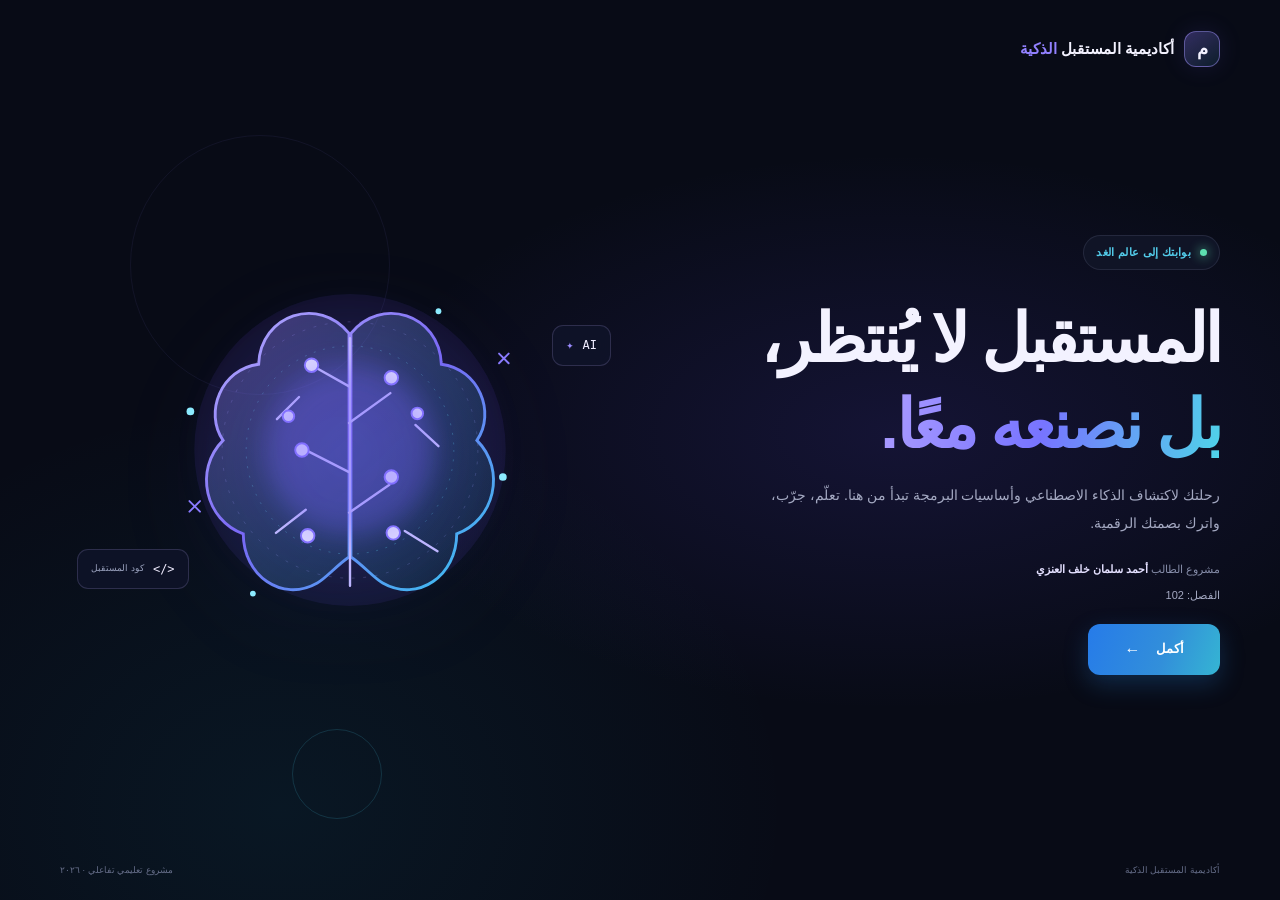
==== commit cb7ecf06: "Add files via upload" ====
--- a/index.html
+++ b/index.html
@@ -18,7 +18,7 @@
       <span class="eyebrow"><span class="status-dot"></span> بوابتك إلى عالم الغد</span>
       <h1>المستقبل لا يُنتظر،<br><span class="gradient-text">بل نصنعه معًا.</span></h1>
       <p class="welcome-copy">رحلتك لاكتشاف الذكاء الاصطناعي وأساسيات البرمجة تبدأ من هنا. تعلّم، جرّب، واترك بصمتك الرقمية.</p>
-      <p class="student-credit">مشروع الطالب <strong>زايد طلال خلف العنزي</strong></p>
+      <p class="student-credit">مشروع الطالب <strong>أحمد سلمان خلف العنزي</strong><span class="student-class">الفصل: 102</span></p>
       <a class="button button-primary button-large welcome-continue" href="home.html">
         أكمل <span aria-hidden="true">←</span>
       </a>
--- a/styles.css
+++ b/styles.css
@@ -279,6 +279,7 @@
 .welcome-copy { max-width: 460px; margin: 0; color: #a4a9c2; font-size: 14px; line-height: 2; }
 .student-credit { margin: 23px 0 19px; color: #858ca8; font-size: 11px; }
 .student-credit strong { color: #e4e0ff; }
+.student-class { display: block; margin-top: 7px; color: #a4a9c2; }
 .button-large { min-height: 51px; padding-inline: 23px; font-size: 13px; }
 .welcome-art { position: relative; display: grid; min-height: 480px; place-items: center; }
 .welcome-art > img { z-index: 1; width: min(100%, 500px); filter: drop-shadow(0 20px 45px rgba(104, 85, 235, .15)); animation: float 7s ease-in-out infinite; }
